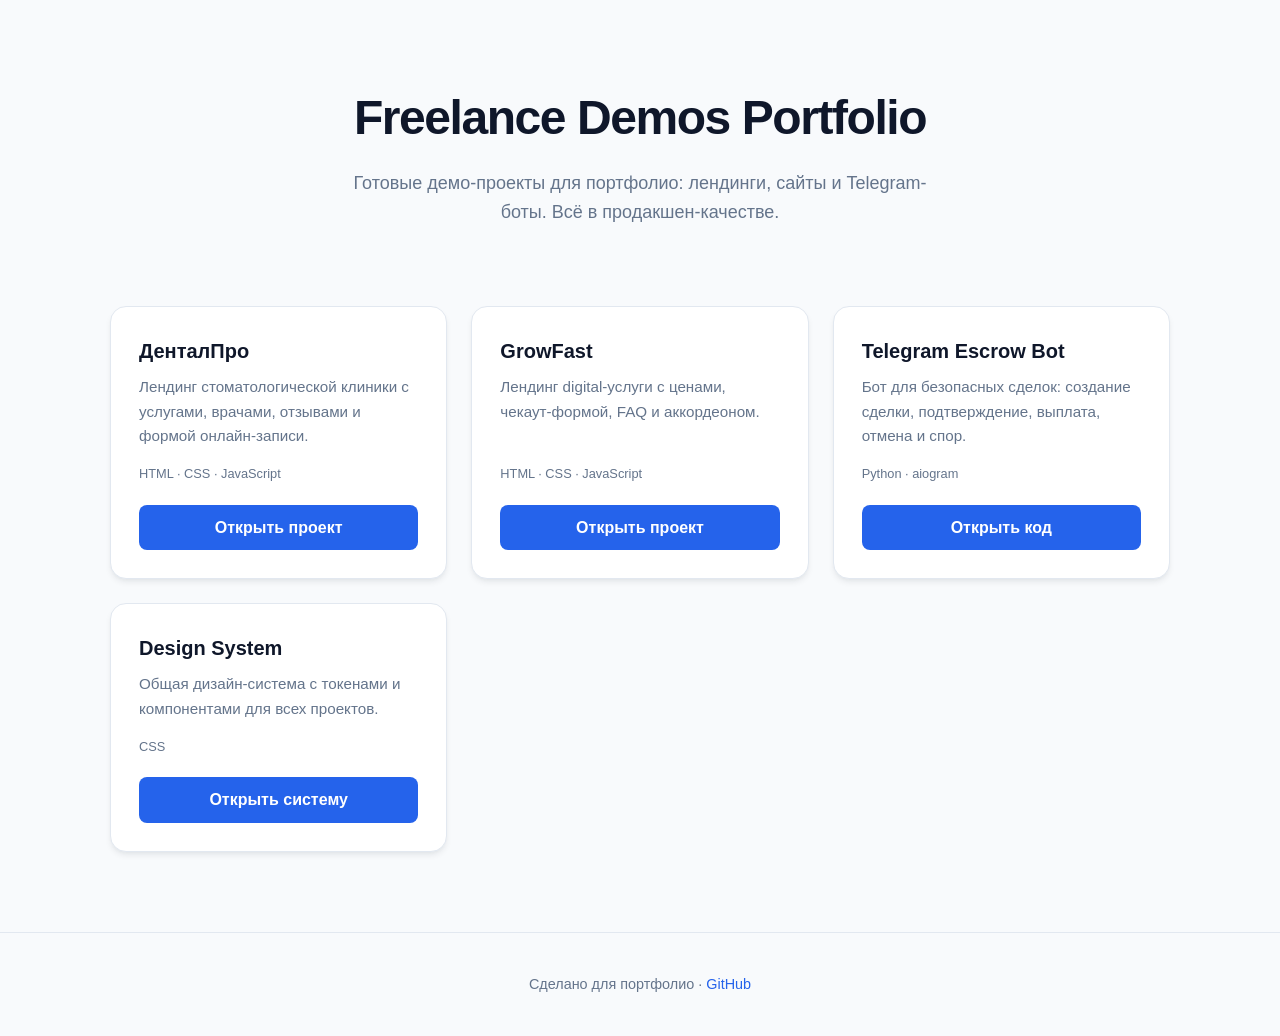
==== index.html @ 2fbd3395 "Polish portfolio: READMEs, root index, design system docs, animation bugfix" ====
<!DOCTYPE html>
<html lang="ru">
<head>
  <meta charset="UTF-8">
  <meta name="viewport" content="width=device-width, initial-scale=1.0">
  <title>Freelance Demos Portfolio</title>
  <meta name="description" content="Портфолио фриланс-проектов: лендинги, сайты, Telegram-боты.">
  <style>
    :root {
      --bg: #f8fafc;
      --surface: #ffffff;
      --text: #0f172a;
      --muted: #64748b;
      --primary: #2563eb;
      --primary-hover: #1d4ed8;
      --border: #e2e8f0;
      --shadow: 0 4px 6px -1px rgba(15, 23, 42, 0.08), 0 2px 4px -2px rgba(15, 23, 42, 0.04);
    }

    * {
      box-sizing: border-box;
      margin: 0;
      padding: 0;
    }

    body {
      font-family: -apple-system, BlinkMacSystemFont, 'Segoe UI', Roboto, 'Helvetica Neue', Arial, sans-serif;
      background: var(--bg);
      color: var(--text);
      line-height: 1.6;
    }

    header {
      text-align: center;
      padding: 80px 20px 40px;
    }

    header h1 {
      font-size: clamp(2rem, 5vw, 3rem);
      font-weight: 800;
      letter-spacing: -0.03em;
      margin-bottom: 12px;
    }

    header p {
      color: var(--muted);
      font-size: 1.125rem;
      max-width: 600px;
      margin: 0 auto;
    }

    .projects {
      display: grid;
      grid-template-columns: repeat(auto-fit, minmax(280px, 1fr));
      gap: 24px;
      max-width: 1100px;
      margin: 0 auto;
      padding: 40px 20px 80px;
    }

    .project-card {
      background: var(--surface);
      border: 1px solid var(--border);
      border-radius: 16px;
      padding: 28px;
      box-shadow: var(--shadow);
      transition: transform 0.2s ease, box-shadow 0.2s ease;
      display: flex;
      flex-direction: column;
    }

    .project-card:hover {
      transform: translateY(-4px);
      box-shadow: 0 12px 24px -4px rgba(15, 23, 42, 0.1);
    }

    .project-card h2 {
      font-size: 1.25rem;
      font-weight: 700;
      margin-bottom: 8px;
    }

    .project-card p {
      color: var(--muted);
      font-size: 0.95rem;
      margin-bottom: 16px;
      flex-grow: 1;
    }

    .project-card .stack {
      font-size: 0.8rem;
      color: var(--muted);
      margin-bottom: 20px;
    }

    .project-card a {
      display: inline-block;
      background: var(--primary);
      color: #fff;
      text-decoration: none;
      padding: 10px 18px;
      border-radius: 8px;
      font-weight: 600;
      text-align: center;
      transition: background 0.2s ease;
    }

    .project-card a:hover {
      background: var(--primary-hover);
    }

    footer {
      text-align: center;
      padding: 40px 20px;
      color: var(--muted);
      font-size: 0.9rem;
      border-top: 1px solid var(--border);
    }

    footer a {
      color: var(--primary);
      text-decoration: none;
    }
  </style>
</head>
<body>
  <header>
    <h1>Freelance Demos Portfolio</h1>
    <p>Готовые демо-проекты для портфолио: лендинги, сайты и Telegram-боты. Всё в продакшен-качестве.</p>
  </header>

  <main class="projects">
    <article class="project-card">
      <h2>ДенталПро</h2>
      <p>Лендинг стоматологической клиники с услугами, врачами, отзывами и формой онлайн-записи.</p>
      <div class="stack">HTML · CSS · JavaScript</div>
      <a href="./dental-clinic-site/index.html">Открыть проект</a>
    </article>

    <article class="project-card">
      <h2>GrowFast</h2>
      <p>Лендинг digital-услуги с ценами, чекаут-формой, FAQ и аккордеоном.</p>
      <div class="stack">HTML · CSS · JavaScript</div>
      <a href="./digital-service-landing/index.html">Открыть проект</a>
    </article>

    <article class="project-card">
      <h2>Telegram Escrow Bot</h2>
      <p>Бот для безопасных сделок: создание сделки, подтверждение, выплата, отмена и спор.</p>
      <div class="stack">Python · aiogram</div>
      <a href="./telegram-escrow-bot/">Открыть код</a>
    </article>

    <article class="project-card">
      <h2>Design System</h2>
      <p>Общая дизайн-система с токенами и компонентами для всех проектов.</p>
      <div class="stack">CSS</div>
      <a href="./design-system/">Открыть систему</a>
    </article>
  </main>

  <footer>
    <p>Сделано для портфолио · <a href="https://github.com/gurmetovdavid-source">GitHub</a></p>
  </footer>
</body>
</html>
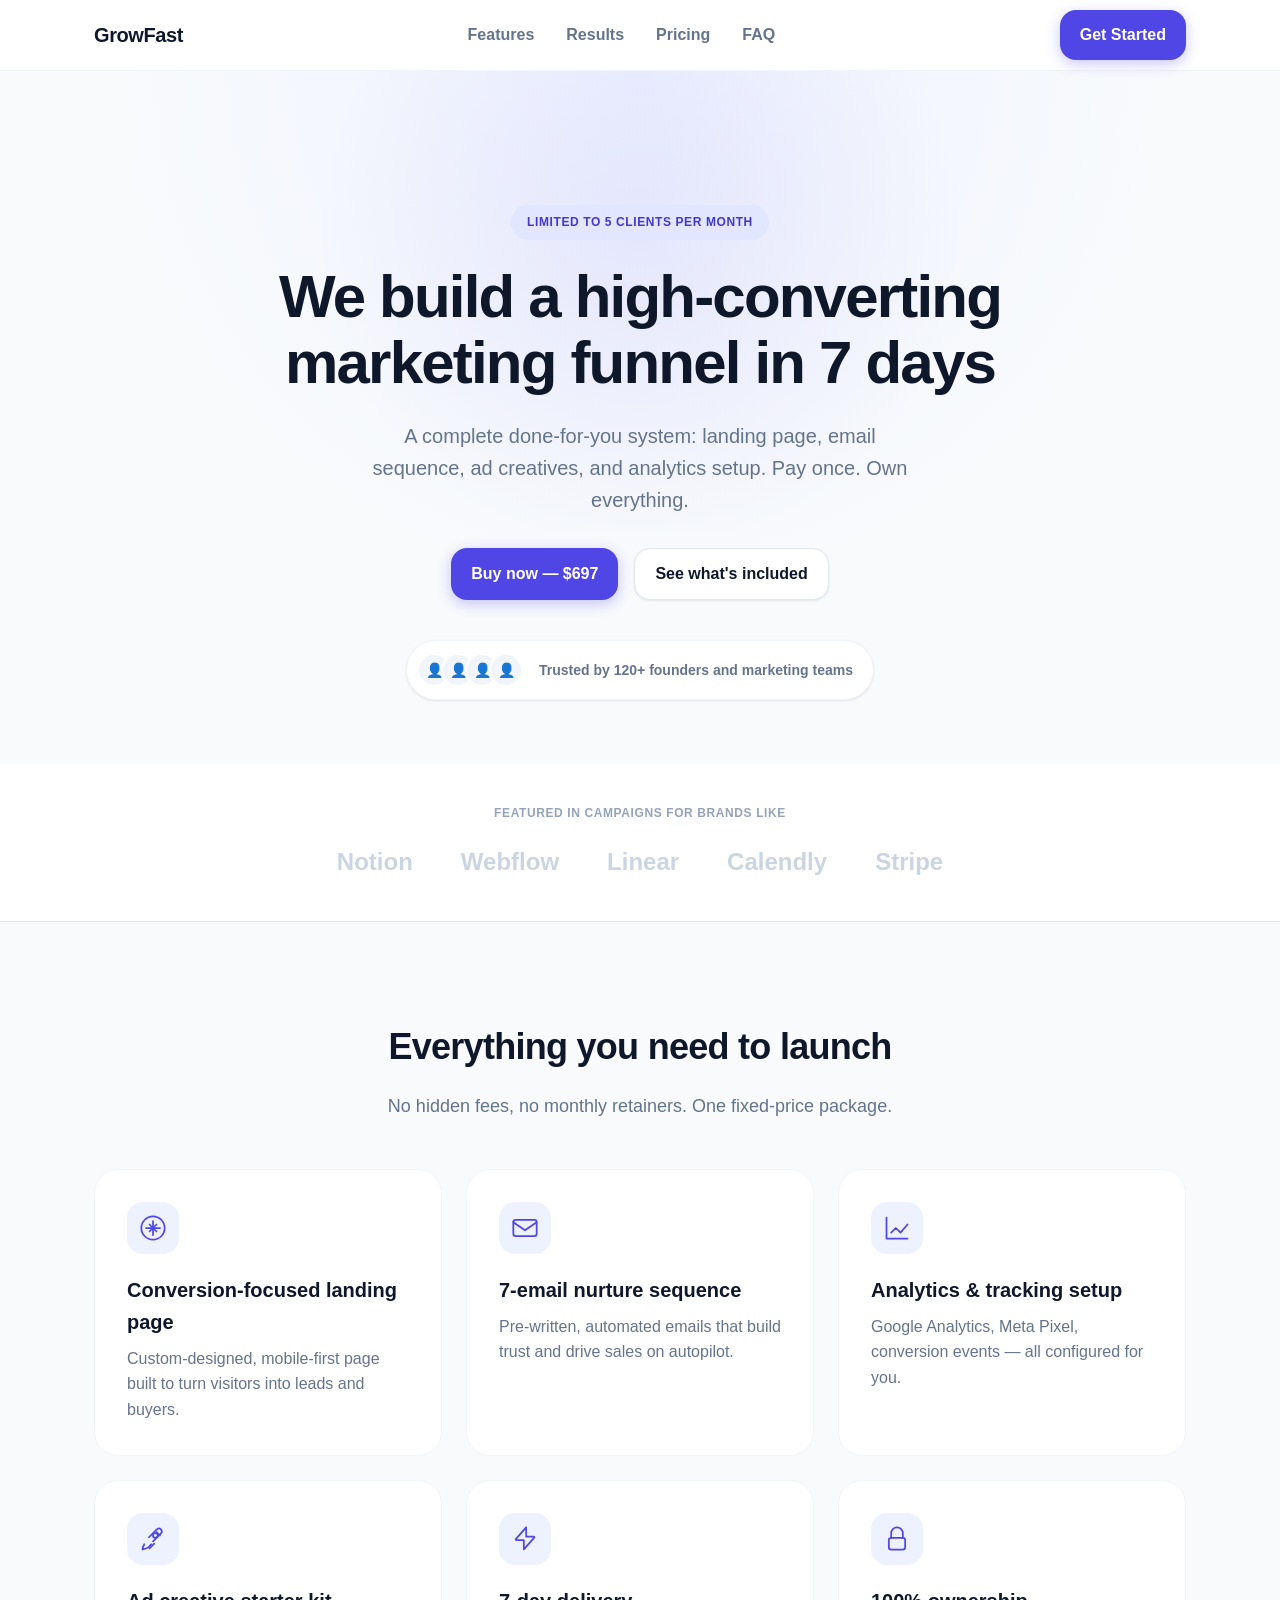
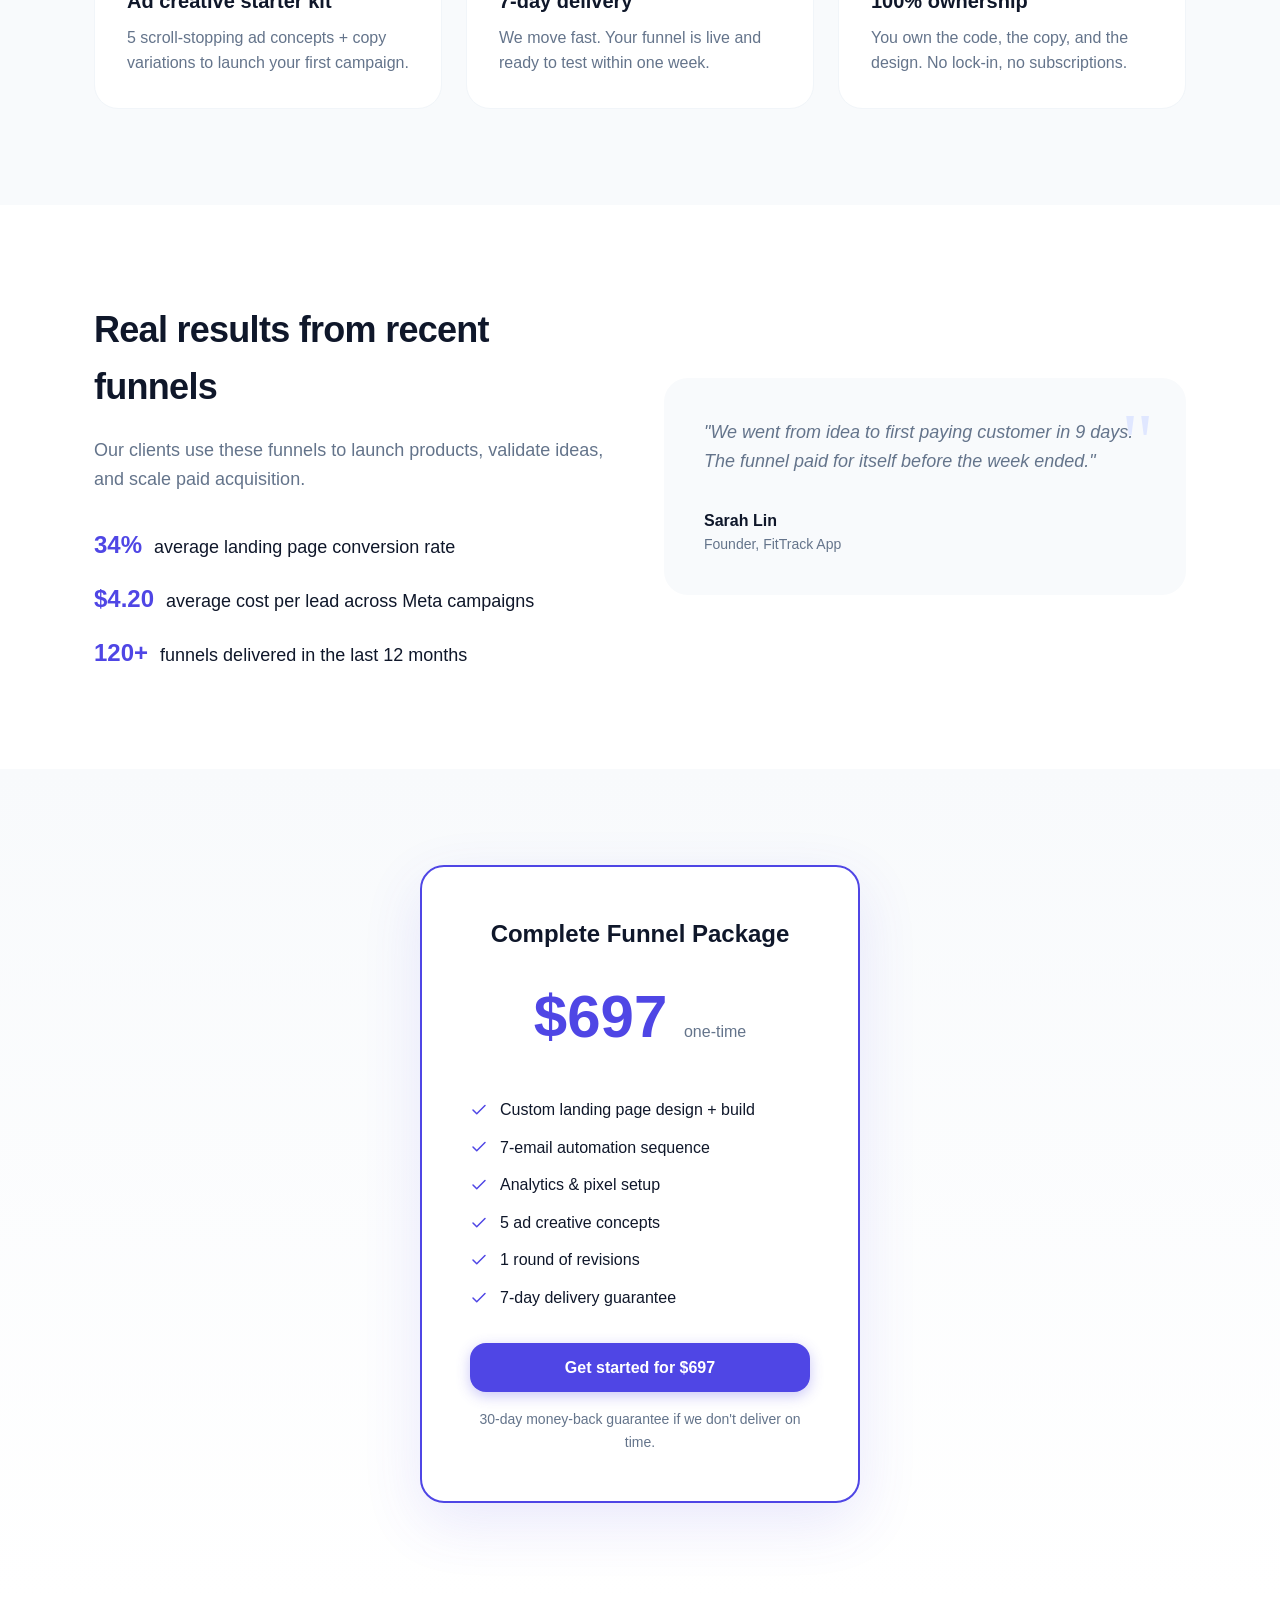
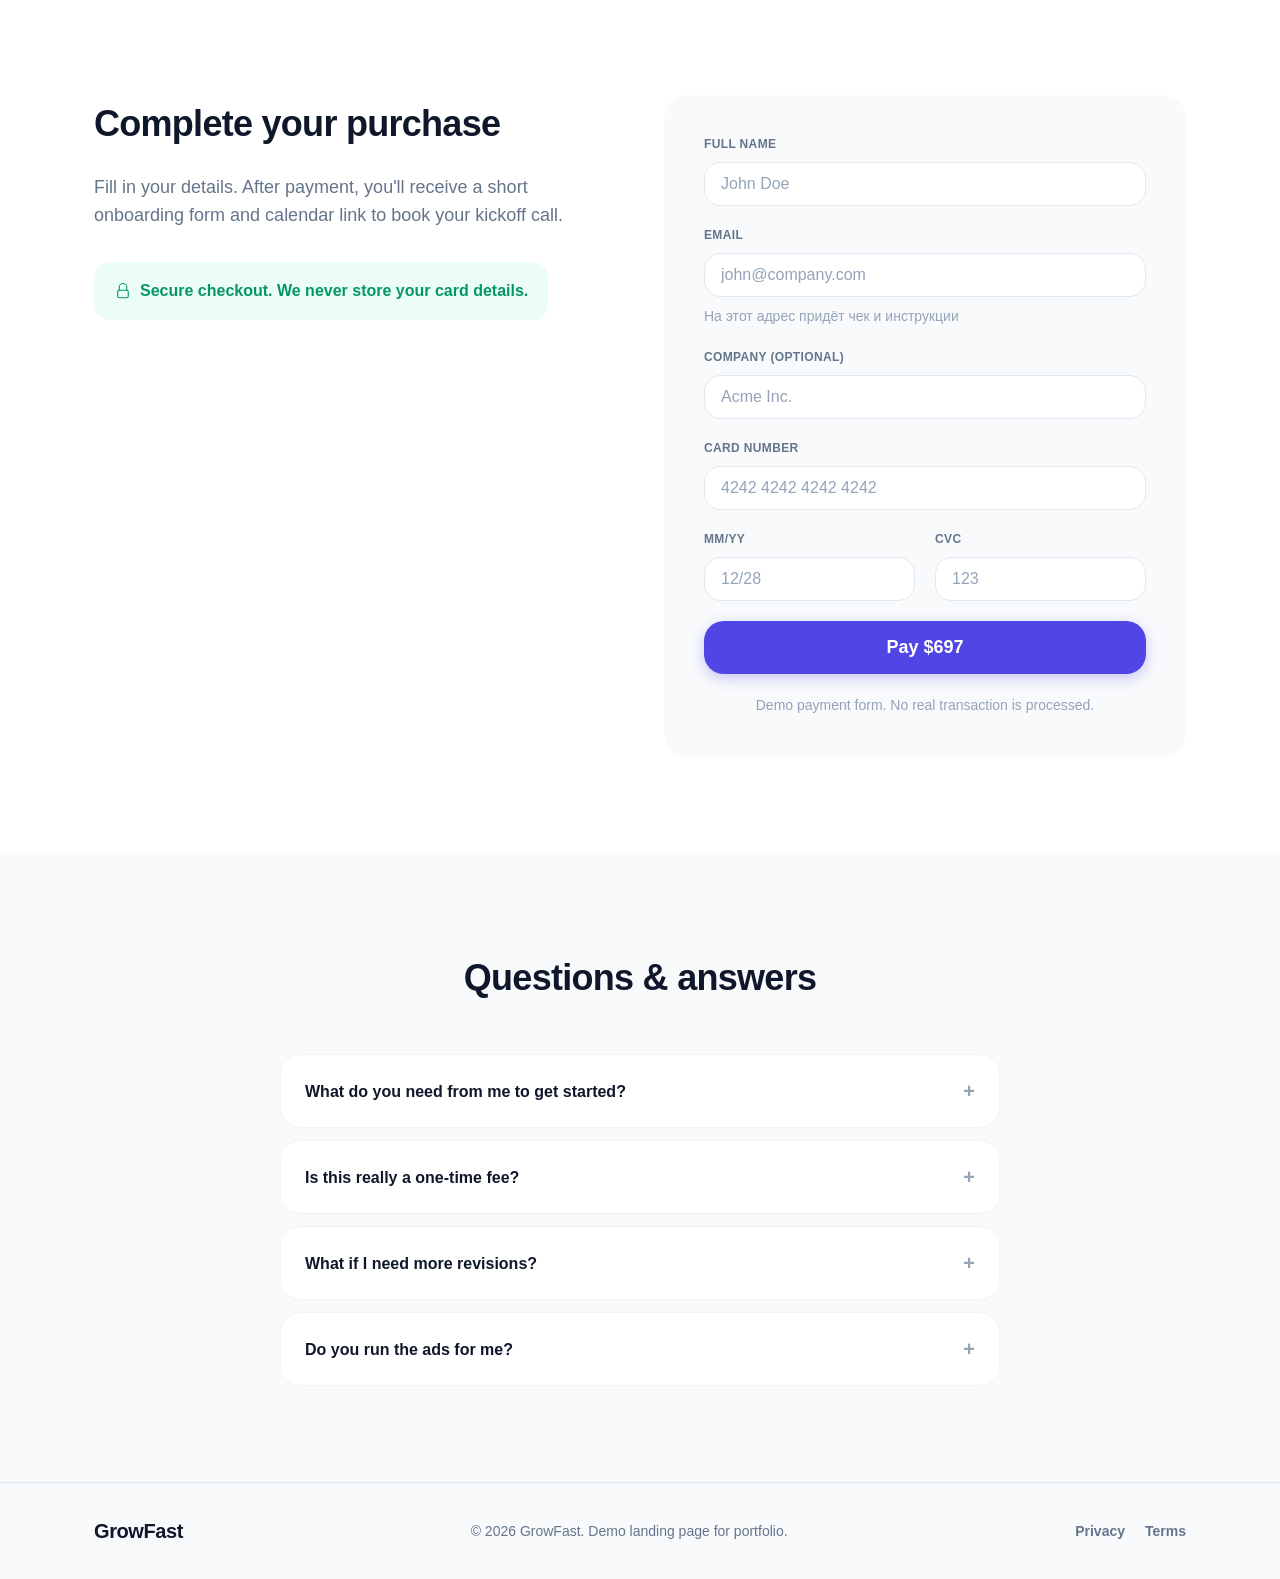
==== commit f99cdfae: "Replace with digital-service-landing" ====
--- a/index.html
+++ b/index.html
@@ -1,166 +1,233 @@
 <!DOCTYPE html>
-<html lang="ru">
+<html lang="en">
 <head>
   <meta charset="UTF-8">
   <meta name="viewport" content="width=device-width, initial-scale=1.0">
-  <title>Freelance Demos Portfolio</title>
-  <meta name="description" content="Портфолио фриланс-проектов: лендинги, сайты, Telegram-боты.">
-  <style>
-    :root {
-      --bg: #f8fafc;
-      --surface: #ffffff;
-      --text: #0f172a;
-      --muted: #64748b;
-      --primary: #2563eb;
-      --primary-hover: #1d4ed8;
-      --border: #e2e8f0;
-      --shadow: 0 4px 6px -1px rgba(15, 23, 42, 0.08), 0 2px 4px -2px rgba(15, 23, 42, 0.04);
-    }
-
-    * {
-      box-sizing: border-box;
-      margin: 0;
-      padding: 0;
-    }
-
-    body {
-      font-family: -apple-system, BlinkMacSystemFont, 'Segoe UI', Roboto, 'Helvetica Neue', Arial, sans-serif;
-      background: var(--bg);
-      color: var(--text);
-      line-height: 1.6;
-    }
-
-    header {
-      text-align: center;
-      padding: 80px 20px 40px;
-    }
-
-    header h1 {
-      font-size: clamp(2rem, 5vw, 3rem);
-      font-weight: 800;
-      letter-spacing: -0.03em;
-      margin-bottom: 12px;
-    }
-
-    header p {
-      color: var(--muted);
-      font-size: 1.125rem;
-      max-width: 600px;
-      margin: 0 auto;
-    }
-
-    .projects {
-      display: grid;
-      grid-template-columns: repeat(auto-fit, minmax(280px, 1fr));
-      gap: 24px;
-      max-width: 1100px;
-      margin: 0 auto;
-      padding: 40px 20px 80px;
-    }
-
-    .project-card {
-      background: var(--surface);
-      border: 1px solid var(--border);
-      border-radius: 16px;
-      padding: 28px;
-      box-shadow: var(--shadow);
-      transition: transform 0.2s ease, box-shadow 0.2s ease;
-      display: flex;
-      flex-direction: column;
-    }
-
-    .project-card:hover {
-      transform: translateY(-4px);
-      box-shadow: 0 12px 24px -4px rgba(15, 23, 42, 0.1);
-    }
-
-    .project-card h2 {
-      font-size: 1.25rem;
-      font-weight: 700;
-      margin-bottom: 8px;
-    }
-
-    .project-card p {
-      color: var(--muted);
-      font-size: 0.95rem;
-      margin-bottom: 16px;
-      flex-grow: 1;
-    }
-
-    .project-card .stack {
-      font-size: 0.8rem;
-      color: var(--muted);
-      margin-bottom: 20px;
-    }
-
-    .project-card a {
-      display: inline-block;
-      background: var(--primary);
-      color: #fff;
-      text-decoration: none;
-      padding: 10px 18px;
-      border-radius: 8px;
-      font-weight: 600;
-      text-align: center;
-      transition: background 0.2s ease;
-    }
-
-    .project-card a:hover {
-      background: var(--primary-hover);
-    }
-
-    footer {
-      text-align: center;
-      padding: 40px 20px;
-      color: var(--muted);
-      font-size: 0.9rem;
-      border-top: 1px solid var(--border);
-    }
-
-    footer a {
-      color: var(--primary);
-      text-decoration: none;
-    }
-  </style>
+  <title>GrowFast — Done-for-You Marketing Funnel | $697</title>
+  <link rel="preconnect" href="https://fonts.googleapis.com">
+  <link rel="preconnect" href="https://fonts.gstatic.com" crossorigin>
+  <link href="https://fonts.googleapis.com/css2?family=Inter:wght@400;500;600;700;800&display=swap" rel="stylesheet">
+  <link rel="stylesheet" href="styles.css">
 </head>
 <body>
-  <header>
-    <h1>Freelance Demos Portfolio</h1>
-    <p>Готовые демо-проекты для портфолио: лендинги, сайты и Telegram-боты. Всё в продакшен-качестве.</p>
+  <svg xmlns="http://www.w3.org/2000/svg" style="display:none;">
+    <symbol id="icon-palette" viewBox="0 0 24 24" fill="none" stroke="currentColor" stroke-width="1.5" stroke-linecap="round" stroke-linejoin="round"><circle cx="12" cy="12" r="10"/><path d="M12 6v12"/><path d="M6 12h12"/><path d="M9 9l6 6"/><path d="M15 9l-6 6"/></symbol>
+    <symbol id="icon-mail" viewBox="0 0 24 24" fill="none" stroke="currentColor" stroke-width="1.5" stroke-linecap="round" stroke-linejoin="round"><rect x="2" y="5" width="20" height="14" rx="2"/><path d="M2 7l10 7 10-7"/></symbol>
+    <symbol id="icon-chart" viewBox="0 0 24 24" fill="none" stroke="currentColor" stroke-width="1.5" stroke-linecap="round" stroke-linejoin="round"><path d="M3 3v18h18"/><path d="M7 16l4-4 4 4 6-7"/></symbol>
+    <symbol id="icon-rocket" viewBox="0 0 24 24" fill="none" stroke="currentColor" stroke-width="1.5" stroke-linecap="round" stroke-linejoin="round"><path d="M4.5 16.5c-1.5 2.5-1.5 4.5-1.5 4.5s2-.5 4.5-1.5l3-3"/><path d="M12 14l7-7a2.5 2.5 0 0 0-3.5-3.5L8.5 10.5"/><path d="M15 6l3 3"/><path d="M13 16l-4 4"/><circle cx="14" cy="9" r="2"/></symbol>
+    <symbol id="icon-bolt" viewBox="0 0 24 24" fill="none" stroke="currentColor" stroke-width="1.5" stroke-linecap="round" stroke-linejoin="round"><path d="M13 2L4.09 12.11a.5.5 0 0 0 .38.81H11v8l8.91-10.11a.5.5 0 0 0-.38-.81H13z"/></symbol>
+    <symbol id="icon-lock" viewBox="0 0 24 24" fill="none" stroke="currentColor" stroke-width="1.5" stroke-linecap="round" stroke-linejoin="round"><rect x="5" y="11" width="14" height="10" rx="2"/><path d="M7 11V7a5 5 0 0 1 10 0v4"/></symbol>
+    <symbol id="icon-check" viewBox="0 0 24 24" fill="none" stroke="currentColor" stroke-width="2" stroke-linecap="round" stroke-linejoin="round"><polyline points="20 6 9 17 4 12"/></symbol>
+  </svg>
+  <header class="header">
+    <div class="container header-inner">
+      <a href="#" class="logo">GrowFast</a>
+      <nav class="nav">
+        <a href="#features">Features</a>
+        <a href="#results">Results</a>
+        <a href="#pricing">Pricing</a>
+        <a href="#faq">FAQ</a>
+      </nav>
+      <a href="#checkout" class="btn btn-primary">Get Started</a>
+    </div>
   </header>
 
-  <main class="projects">
-    <article class="project-card">
-      <h2>ДенталПро</h2>
-      <p>Лендинг стоматологической клиники с услугами, врачами, отзывами и формой онлайн-записи.</p>
-      <div class="stack">HTML · CSS · JavaScript</div>
-      <a href="./dental-clinic-site/index.html">Открыть проект</a>
-    </article>
-
-    <article class="project-card">
-      <h2>GrowFast</h2>
-      <p>Лендинг digital-услуги с ценами, чекаут-формой, FAQ и аккордеоном.</p>
-      <div class="stack">HTML · CSS · JavaScript</div>
-      <a href="./digital-service-landing/index.html">Открыть проект</a>
-    </article>
-
-    <article class="project-card">
-      <h2>Telegram Escrow Bot</h2>
-      <p>Бот для безопасных сделок: создание сделки, подтверждение, выплата, отмена и спор.</p>
-      <div class="stack">Python · aiogram</div>
-      <a href="./telegram-escrow-bot/">Открыть код</a>
-    </article>
-
-    <article class="project-card">
-      <h2>Design System</h2>
-      <p>Общая дизайн-система с токенами и компонентами для всех проектов.</p>
-      <div class="stack">CSS</div>
-      <a href="./design-system/">Открыть систему</a>
-    </article>
-  </main>
-
-  <footer>
-    <p>Сделано для портфолио · <a href="https://github.com/gurmetovdavid-source">GitHub</a></p>
+  <section class="hero">
+    <div class="container hero-inner">
+      <span class="badge reveal">Limited to 5 clients per month</span>
+      <h1 class="reveal" style="transition-delay: 60px;">We build a high-converting marketing funnel in 7 days</h1>
+      <p class="hero-sub">A complete done-for-you system: landing page, email sequence, ad creatives, and analytics setup. Pay once. Own everything.</p>
+      <div class="hero-actions reveal" style="transition-delay: 120ms;">
+        <a href="#checkout" class="btn btn-primary btn-lg">Buy now — $697</a>
+        <a href="#features" class="btn btn-secondary btn-lg">See what's included</a>
+      </div>
+      <div class="hero-trust reveal" style="transition-delay: 180ms;">
+        <div class="avatars">
+          <span>👤</span><span>👤</span><span>👤</span><span>👤</span>
+        </div>
+        <p>Trusted by 120+ founders and marketing teams</p>
+      </div>
+    </div>
+  </section>
+
+  <section class="logos">
+    <div class="container">
+      <p>Featured in campaigns for brands like</p>
+      <div class="logos-list">
+        <span>Notion</span><span>Webflow</span><span>Linear</span><span>Calendly</span><span>Stripe</span>
+      </div>
+    </div>
+  </section>
+
+  <section class="features" id="features">
+    <div class="container">
+      <div class="section-header reveal">
+        <h2>Everything you need to launch</h2>
+        <p>No hidden fees, no monthly retainers. One fixed-price package.</p>
+      </div>
+      <div class="features-grid stagger-children">
+        <div class="feature-card">
+          <div class="feature-icon"><svg aria-hidden="true"><use href="#icon-palette"></use></svg></div>
+          <h3>Conversion-focused landing page</h3>
+          <p>Custom-designed, mobile-first page built to turn visitors into leads and buyers.</p>
+        </div>
+        <div class="feature-card">
+          <div class="feature-icon"><svg aria-hidden="true"><use href="#icon-mail"></use></svg></div>
+          <h3>7-email nurture sequence</h3>
+          <p>Pre-written, automated emails that build trust and drive sales on autopilot.</p>
+        </div>
+        <div class="feature-card">
+          <div class="feature-icon"><svg aria-hidden="true"><use href="#icon-chart"></use></svg></div>
+          <h3>Analytics & tracking setup</h3>
+          <p>Google Analytics, Meta Pixel, conversion events — all configured for you.</p>
+        </div>
+        <div class="feature-card">
+          <div class="feature-icon"><svg aria-hidden="true"><use href="#icon-rocket"></use></svg></div>
+          <h3>Ad creative starter kit</h3>
+          <p>5 scroll-stopping ad concepts + copy variations to launch your first campaign.</p>
+        </div>
+        <div class="feature-card">
+          <div class="feature-icon"><svg aria-hidden="true"><use href="#icon-bolt"></use></svg></div>
+          <h3>7-day delivery</h3>
+          <p>We move fast. Your funnel is live and ready to test within one week.</p>
+        </div>
+        <div class="feature-card">
+          <div class="feature-icon"><svg aria-hidden="true"><use href="#icon-lock"></use></svg></div>
+          <h3>100% ownership</h3>
+          <p>You own the code, the copy, and the design. No lock-in, no subscriptions.</p>
+        </div>
+      </div>
+    </div>
+  </section>
+
+  <section class="results" id="results">
+    <div class="container results-grid">
+      <div class="results-content reveal">
+        <h2>Real results from recent funnels</h2>
+        <p>Our clients use these funnels to launch products, validate ideas, and scale paid acquisition.</p>
+        <ul>
+          <li><strong>34%</strong> average landing page conversion rate</li>
+          <li><strong>$4.20</strong> average cost per lead across Meta campaigns</li>
+          <li><strong>120+</strong> funnels delivered in the last 12 months</li>
+        </ul>
+      </div>
+      <div class="results-card reveal" style="transition-delay: 120ms;">
+        <p class="quote">"We went from idea to first paying customer in 9 days. The funnel paid for itself before the week ended."</p>
+        <div class="author">
+          <strong>Sarah Lin</strong>
+          <span>Founder, FitTrack App</span>
+        </div>
+      </div>
+    </div>
+  </section>
+
+  <section class="pricing" id="pricing">
+    <div class="container">
+      <div class="pricing-card reveal">
+        <h2>Complete Funnel Package</h2>
+        <div class="price">$697 <span>one-time</span></div>
+        <ul class="pricing-list">
+          <li><svg class="icon-check" aria-hidden="true"><use href="#icon-check"></use></svg> Custom landing page design + build</li>
+          <li><svg class="icon-check" aria-hidden="true"><use href="#icon-check"></use></svg> 7-email automation sequence</li>
+          <li><svg class="icon-check" aria-hidden="true"><use href="#icon-check"></use></svg> Analytics & pixel setup</li>
+          <li><svg class="icon-check" aria-hidden="true"><use href="#icon-check"></use></svg> 5 ad creative concepts</li>
+          <li><svg class="icon-check" aria-hidden="true"><use href="#icon-check"></use></svg> 1 round of revisions</li>
+          <li><svg class="icon-check" aria-hidden="true"><use href="#icon-check"></use></svg> 7-day delivery guarantee</li>
+        </ul>
+        <a href="#checkout" class="btn btn-primary btn-lg btn-full">Get started for $697</a>
+        <p class="guarantee">30-day money-back guarantee if we don't deliver on time.</p>
+      </div>
+    </div>
+  </section>
+
+  <section class="checkout" id="checkout">
+    <div class="container checkout-grid">
+      <div class="checkout-info reveal">
+        <h2>Complete your purchase</h2>
+        <p>Fill in your details. After payment, you'll receive a short onboarding form and calendar link to book your kickoff call.</p>
+        <div class="secure-note"><svg class="icon-lock-small" aria-hidden="true"><use href="#icon-lock"></use></svg> Secure checkout. We never store your card details.</div>
+      </div>
+      <form class="checkout-form reveal" id="checkoutForm" style="transition-delay: 120ms;">
+        <div class="field">
+          <label for="name">Full name</label>
+          <input class="input" id="name" type="text" name="name" placeholder="John Doe" required>
+        </div>
+        <div class="field">
+          <label for="email">Email</label>
+          <input class="input" id="email" type="email" name="email" placeholder="john@company.com" required>
+          <span class="field-hint">На этот адрес придёт чек и инструкции</span>
+        </div>
+        <div class="field">
+          <label for="company">Company (optional)</label>
+          <input class="input" id="company" type="text" name="company" placeholder="Acme Inc.">
+        </div>
+        <div class="card-row">
+          <div class="field">
+            <label for="card">Card number</label>
+            <input class="input" id="card" type="text" name="card" placeholder="4242 4242 4242 4242" maxlength="19" required>
+          </div>
+          <div class="card-meta">
+            <div class="field">
+              <label for="expiry">MM/YY</label>
+              <input class="input" id="expiry" type="text" name="expiry" placeholder="12/28" maxlength="5" required>
+            </div>
+            <div class="field">
+              <label for="cvc">CVC</label>
+              <input class="input" id="cvc" type="text" name="cvc" placeholder="123" maxlength="4" required>
+            </div>
+          </div>
+        </div>
+        <button type="submit" class="btn btn-primary btn-lg btn-full">Pay $697</button>
+        <p class="form-note">Demo payment form. No real transaction is processed.</p>
+      </form>
+    </div>
+  </section>
+
+  <section class="faq" id="faq">
+    <div class="container">
+      <div class="section-header reveal">
+        <h2>Questions & answers</h2>
+      </div>
+      <div class="faq-list stagger-children">
+        <details>
+          <summary>What do you need from me to get started?</summary>
+          <p>Just your product/service details, target audience, and any brand assets. We handle the rest.</p>
+        </details>
+        <details>
+          <summary>Is this really a one-time fee?</summary>
+          <p>Yes. $697 once. No monthly charges, no hidden costs. You own the final files.</p>
+        </details>
+        <details>
+          <summary>What if I need more revisions?</summary>
+          <p>The package includes one round. Additional revisions are available at $150/hour.</p>
+        </details>
+        <details>
+          <summary>Do you run the ads for me?</summary>
+          <p>Ad setup and creatives are included, but media buying is not. We can refer trusted partners if needed.</p>
+        </details>
+      </div>
+    </div>
+  </section>
+
+  <footer class="footer">
+    <div class="container footer-inner">
+      <a href="#" class="logo">GrowFast</a>
+      <p>© 2026 GrowFast. Demo landing page for portfolio.</p>
+      <div class="footer-links">
+        <a href="#">Privacy</a>
+        <a href="#">Terms</a>
+      </div>
+    </div>
   </footer>
+
+  <div class="modal" id="successModal">
+    <div class="modal-content">
+      <h3>🎉 Order received!</h3>
+      <p>Thank you for your purchase. Check your email for next steps. (Demo — no payment processed.)</p>
+      <button class="btn btn-primary" id="closeModal">Got it</button>
+    </div>
+  </div>
+
+  <script src="app.js"></script>
 </body>
 </html>
--- a/styles.css
+++ b/styles.css
@@ -0,0 +1,982 @@
+@import url('https://fonts.googleapis.com/css2?family=Inter:wght@400;500;600;700;800&display=swap');
+
+:root {
+  /* Primitive colors */
+  --dp-white: #ffffff;
+  --dp-black: #0f172a;
+
+  --dp-slate-50: #f8fafc;
+  --dp-slate-100: #f1f5f9;
+  --dp-slate-200: #e2e8f0;
+  --dp-slate-300: #cbd5e1;
+  --dp-slate-400: #94a3b8;
+  --dp-slate-500: #64748b;
+  --dp-slate-600: #475569;
+  --dp-slate-700: #334155;
+  --dp-slate-800: #1e293b;
+  --dp-slate-900: #0f172a;
+
+  --dp-indigo-50: #eef2ff;
+  --dp-indigo-100: #e0e7ff;
+  --dp-indigo-500: #6366f1;
+  --dp-indigo-600: #4f46e5;
+  --dp-indigo-700: #4338ca;
+  --dp-indigo-800: #3730a3;
+  --dp-indigo-900: #312e81;
+
+  --dp-emerald-50: #ecfdf5;
+  --dp-emerald-500: #10b981;
+  --dp-emerald-600: #059669;
+
+  --dp-amber-50: #fffbeb;
+  --dp-amber-500: #f59e0b;
+
+  --dp-rose-50: #fff1f2;
+  --dp-rose-500: #f43f5e;
+  --dp-rose-600: #e11d48;
+
+  /* Theme */
+  --grow-primary: #4f46e5;
+  --grow-primary-hover: #4338ca;
+  --grow-primary-active: #3730a3;
+  --grow-primary-subtle: #eef2ff;
+
+  /* Semantic */
+  --color-text: var(--dp-slate-900);
+  --color-text-secondary: var(--dp-slate-500);
+  --color-text-muted: var(--dp-slate-400);
+  --color-text-inverse: var(--dp-white);
+
+  --color-bg: var(--dp-slate-50);
+  --color-bg-elevated: var(--dp-white);
+  --color-bg-soft: var(--dp-slate-100);
+
+  --color-border: var(--dp-slate-200);
+  --color-border-subtle: var(--dp-slate-100);
+
+  /* Typography */
+  --font-sans: 'Inter', -apple-system, BlinkMacSystemFont, 'Segoe UI', Roboto, sans-serif;
+
+  --text-xs: 0.75rem;
+  --text-sm: 0.875rem;
+  --text-base: 1rem;
+  --text-lg: 1.125rem;
+  --text-xl: 1.25rem;
+  --text-2xl: 1.5rem;
+  --text-3xl: 1.875rem;
+  --text-4xl: 2.25rem;
+  --text-5xl: 3rem;
+  --text-6xl: 3.75rem;
+
+  --weight-normal: 400;
+  --weight-medium: 500;
+  --weight-semibold: 600;
+  --weight-bold: 700;
+  --weight-extrabold: 800;
+
+  --leading-tight: 1.1;
+  --leading-normal: 1.6;
+  --leading-relaxed: 1.75;
+
+  /* Spacing */
+  --space-1: 0.25rem;
+  --space-2: 0.5rem;
+  --space-3: 0.75rem;
+  --space-4: 1rem;
+  --space-5: 1.25rem;
+  --space-6: 1.5rem;
+  --space-8: 2rem;
+  --space-10: 2.5rem;
+  --space-12: 3rem;
+  --space-16: 4rem;
+  --space-20: 5rem;
+  --space-24: 6rem;
+
+  /* Radius */
+  --radius-sm: 0.375rem;
+  --radius-md: 0.5rem;
+  --radius-lg: 0.75rem;
+  --radius-xl: 1rem;
+  --radius-2xl: 1.25rem;
+  --radius-3xl: 1.5rem;
+  --radius-full: 9999px;
+
+  /* Shadows */
+  --shadow-xs: 0 1px 2px 0 rgba(15, 23, 42, 0.04);
+  --shadow-sm: 0 1px 3px 0 rgba(15, 23, 42, 0.08), 0 1px 2px -1px rgba(15, 23, 42, 0.06);
+  --shadow-md: 0 4px 6px -1px rgba(15, 23, 42, 0.08), 0 2px 4px -2px rgba(15, 23, 42, 0.05);
+  --shadow-lg: 0 10px 15px -3px rgba(15, 23, 42, 0.08), 0 4px 6px -4px rgba(15, 23, 42, 0.05);
+  --shadow-xl: 0 20px 25px -5px rgba(15, 23, 42, 0.08), 0 8px 10px -6px rgba(15, 23, 42, 0.05);
+  --shadow-2xl: 0 25px 50px -12px rgba(15, 23, 42, 0.18);
+
+  --transition-fast: 150ms cubic-bezier(0.4, 0, 0.2, 1);
+  --transition-base: 250ms cubic-bezier(0.4, 0, 0.2, 1);
+
+  --container-max: 1140px;
+  --header-height: 70px;
+}
+
+* {
+  box-sizing: border-box;
+  margin: 0;
+  padding: 0;
+}
+
+html {
+  scroll-behavior: smooth;
+}
+
+body {
+  font-family: var(--font-sans);
+  background: var(--color-bg);
+  color: var(--color-text);
+  line-height: var(--leading-normal);
+  -webkit-font-smoothing: antialiased;
+}
+
+.container {
+  width: 100%;
+  max-width: var(--container-max);
+  margin: 0 auto;
+  padding: 0 var(--space-6);
+}
+
+/* Buttons */
+.btn,
+a.btn {
+  display: inline-flex;
+  align-items: center;
+  justify-content: center;
+  gap: var(--space-2);
+  padding: var(--space-3) var(--space-5);
+  border-radius: var(--radius-xl);
+  font-weight: var(--weight-bold);
+  font-size: var(--text-base);
+  text-decoration: none;
+  border: none;
+  cursor: pointer;
+  transition: transform var(--transition-fast), box-shadow var(--transition-fast), background var(--transition-fast);
+}
+
+.btn:hover {
+  transform: translateY(-2px);
+}
+
+.btn-primary,
+a.btn-primary,
+.btn-primary:visited,
+a.btn-primary:visited {
+  background: var(--grow-primary);
+  color: var(--color-text-inverse);
+  box-shadow: 0 4px 14px rgba(79, 70, 229, 0.3);
+}
+
+.btn-primary:hover,
+a.btn-primary:hover {
+  background: var(--grow-primary-hover);
+  color: var(--color-text-inverse);
+  box-shadow: 0 6px 20px rgba(79, 70, 229, 0.4);
+}
+
+.btn-primary:active {
+  background: var(--grow-primary-active);
+}
+
+.btn-secondary,
+a.btn-secondary,
+.btn-secondary:visited,
+a.btn-secondary:visited {
+  background: var(--dp-white);
+  color: var(--color-text);
+  border: 1px solid var(--color-border);
+  box-shadow: var(--shadow-sm);
+}
+
+.btn-secondary:hover,
+a.btn-secondary:hover {
+  background: var(--color-bg);
+  box-shadow: var(--shadow-md);
+}
+
+.btn-lg {
+  padding: var(--space-4) var(--space-8);
+  font-size: var(--text-lg);
+  border-radius: var(--radius-2xl);
+}
+
+.btn-full {
+  width: 100%;
+}
+
+/* Header */
+.header {
+  position: sticky;
+  top: 0;
+  z-index: 100;
+  background: rgba(255, 255, 255, 0.92);
+  backdrop-filter: blur(12px);
+  border-bottom: 1px solid var(--color-border-subtle);
+}
+
+.header-inner {
+  display: flex;
+  align-items: center;
+  justify-content: space-between;
+  height: var(--header-height);
+}
+
+.logo {
+  font-weight: var(--weight-extrabold);
+  font-size: var(--text-xl);
+  color: var(--color-text);
+  text-decoration: none;
+  letter-spacing: -0.02em;
+}
+
+.nav {
+  display: flex;
+  gap: var(--space-8);
+}
+
+.mobile-menu-btn {
+  display: none;
+  background: none;
+  border: none;
+  font-size: var(--text-2xl);
+  cursor: pointer;
+  color: var(--color-text);
+  padding: var(--space-2);
+}
+
+.nav a {
+  color: var(--color-text-secondary);
+  text-decoration: none;
+  font-weight: var(--weight-semibold);
+  font-size: var(--text-base);
+  transition: color var(--transition-fast);
+}
+
+.nav a:hover {
+  color: var(--color-text);
+}
+
+/* Hero */
+.hero {
+  position: relative;
+  padding: calc(var(--header-height) + var(--space-16)) 0 var(--space-16);
+  text-align: center;
+  background: radial-gradient(circle at 50% 0%, var(--grow-primary-subtle) 0%, var(--color-bg) 55%);
+  overflow: hidden;
+}
+
+section[id] {
+  scroll-margin-top: calc(var(--header-height) + var(--space-6));
+}
+
+.hero::before {
+  content: '';
+  position: absolute;
+  top: -20%;
+  left: 50%;
+  transform: translateX(-50%);
+  width: 900px;
+  height: 600px;
+  background: radial-gradient(circle, rgba(79, 70, 229, 0.08) 0%, transparent 60%);
+  pointer-events: none;
+}
+
+.hero-inner {
+  position: relative;
+  z-index: 1;
+}
+
+.badge {
+  display: inline-flex;
+  align-items: center;
+  gap: var(--space-2);
+  padding: var(--space-2) var(--space-4);
+  background: var(--dp-indigo-100);
+  color: var(--dp-indigo-700);
+  border-radius: var(--radius-full);
+  font-size: var(--text-xs);
+  font-weight: var(--weight-extrabold);
+  text-transform: uppercase;
+  letter-spacing: 0.05em;
+  margin-bottom: var(--space-6);
+}
+
+.hero h1 {
+  font-size: var(--text-6xl);
+  font-weight: var(--weight-extrabold);
+  line-height: var(--leading-tight);
+  letter-spacing: -0.03em;
+  max-width: 820px;
+  margin: 0 auto var(--space-6);
+}
+
+.hero-sub {
+  color: var(--color-text-secondary);
+  font-size: var(--text-xl);
+  max-width: 560px;
+  margin: 0 auto var(--space-8);
+}
+
+.hero-actions {
+  display: flex;
+  justify-content: center;
+  gap: var(--space-4);
+  margin-bottom: var(--space-10);
+  flex-wrap: wrap;
+}
+
+.hero-trust {
+  display: inline-flex;
+  align-items: center;
+  gap: var(--space-4);
+  background: var(--dp-white);
+  border: 1px solid var(--color-border-subtle);
+  border-radius: var(--radius-full);
+  padding: var(--space-3) var(--space-5);
+  box-shadow: var(--shadow-sm);
+}
+
+.avatars {
+  display: flex;
+}
+
+.avatars span {
+  display: inline-flex;
+  width: 34px;
+  height: 34px;
+  background: var(--color-bg-soft);
+  border-radius: var(--radius-full);
+  align-items: center;
+  justify-content: center;
+  margin-left: -10px;
+  border: 2px solid var(--dp-white);
+  font-size: var(--text-sm);
+}
+
+.hero-trust p {
+  color: var(--color-text-secondary);
+  font-size: var(--text-sm);
+  font-weight: var(--weight-semibold);
+}
+
+/* Logos */
+.logos {
+  padding: var(--space-10) 0;
+  border-bottom: 1px solid var(--color-border);
+  text-align: center;
+  background: var(--dp-white);
+}
+
+.logos p {
+  color: var(--color-text-muted);
+  font-size: var(--text-xs);
+  font-weight: var(--weight-bold);
+  text-transform: uppercase;
+  letter-spacing: 0.05em;
+  margin-bottom: var(--space-5);
+}
+
+.logos-list {
+  display: flex;
+  justify-content: center;
+  gap: var(--space-12);
+  flex-wrap: wrap;
+  font-weight: var(--weight-extrabold);
+  font-size: var(--text-2xl);
+  color: var(--dp-slate-300);
+}
+
+/* Sections */
+section {
+  padding: var(--space-24) 0;
+}
+
+.section-header {
+  text-align: center;
+  max-width: 560px;
+  margin: 0 auto var(--space-12);
+}
+
+.section-header h2 {
+  font-size: var(--text-4xl);
+  font-weight: var(--weight-extrabold);
+  letter-spacing: -0.02em;
+  margin-bottom: var(--space-4);
+}
+
+.section-header p {
+  color: var(--color-text-secondary);
+  font-size: var(--text-lg);
+}
+
+/* Features */
+.features-grid {
+  display: grid;
+  grid-template-columns: repeat(auto-fit, minmax(300px, 1fr));
+  gap: var(--space-6);
+}
+
+.feature-card {
+  background: var(--color-bg-elevated);
+  border: 1px solid var(--color-border-subtle);
+  border-radius: var(--radius-3xl);
+  padding: var(--space-8);
+  transition: transform var(--transition-base), box-shadow var(--transition-base);
+  display: flex;
+  flex-direction: column;
+}
+
+.feature-card:hover {
+  transform: translateY(-4px);
+  box-shadow: var(--shadow-xl);
+}
+
+.feature-icon {
+  width: 52px;
+  height: 52px;
+  background: var(--grow-primary-subtle);
+  border-radius: var(--radius-xl);
+  display: grid;
+  place-items: center;
+  color: var(--grow-primary);
+  margin-bottom: var(--space-5);
+  transition: transform var(--transition-fast);
+  flex-shrink: 0;
+}
+
+.feature-icon svg {
+  width: 28px;
+  height: 28px;
+}
+
+.feature-card:hover .feature-icon {
+  transform: scale(1.1);
+}
+
+.icon-check {
+  width: 18px;
+  height: 18px;
+  color: var(--grow-primary);
+  flex-shrink: 0;
+}
+
+.icon-lock-small {
+  width: 18px;
+  height: 18px;
+  flex-shrink: 0;
+}
+
+.feature-card h3 {
+  font-size: var(--text-xl);
+  font-weight: var(--weight-bold);
+  margin-bottom: var(--space-2);
+}
+
+.feature-card p {
+  color: var(--color-text-secondary);
+  font-size: var(--text-base);
+}
+
+/* Results */
+.results {
+  background: var(--dp-white);
+}
+
+.results-grid {
+  display: grid;
+  grid-template-columns: 1fr 1fr;
+  gap: var(--space-12);
+  align-items: center;
+}
+
+.results h2 {
+  font-size: var(--text-4xl);
+  font-weight: var(--weight-extrabold);
+  letter-spacing: -0.02em;
+  margin-bottom: var(--space-5);
+}
+
+.results p {
+  color: var(--color-text-secondary);
+  font-size: var(--text-lg);
+  margin-bottom: var(--space-8);
+}
+
+.results ul {
+  list-style: none;
+  display: flex;
+  flex-direction: column;
+  gap: var(--space-4);
+}
+
+.results li {
+  font-size: var(--text-lg);
+  display: flex;
+  align-items: baseline;
+  gap: var(--space-3);
+}
+
+.results li strong {
+  color: var(--grow-primary);
+  font-size: var(--text-2xl);
+  font-weight: var(--weight-extrabold);
+}
+
+.results-card {
+  background: var(--color-bg);
+  border-radius: var(--radius-3xl);
+  padding: var(--space-10);
+  position: relative;
+}
+
+.results-card::before {
+  content: '"';
+  position: absolute;
+  top: var(--space-6);
+  right: var(--space-8);
+  font-family: Georgia, serif;
+  font-size: 5rem;
+  color: var(--dp-indigo-100);
+  line-height: 1;
+}
+
+.quote {
+  font-size: var(--text-xl);
+  font-style: italic;
+  margin-bottom: var(--space-6);
+  position: relative;
+  z-index: 1;
+}
+
+.author {
+  display: flex;
+  flex-direction: column;
+}
+
+.author span {
+  color: var(--color-text-secondary);
+  font-size: var(--text-sm);
+}
+
+/* Pricing */
+.pricing {
+  text-align: center;
+  background: linear-gradient(180deg, var(--color-bg) 0%, var(--dp-white) 100%);
+}
+
+.pricing-card {
+  background: var(--color-bg-elevated);
+  border: 2px solid var(--grow-primary);
+  border-radius: var(--radius-3xl);
+  padding: var(--space-12);
+  max-width: 440px;
+  margin: 0 auto;
+  box-shadow: 0 20px 60px rgba(79, 70, 229, 0.12);
+}
+
+.pricing-card h2 {
+  font-size: var(--text-2xl);
+  font-weight: var(--weight-bold);
+  margin-bottom: var(--space-4);
+}
+
+.price {
+  font-size: var(--text-6xl);
+  font-weight: var(--weight-extrabold);
+  color: var(--grow-primary);
+  margin-bottom: var(--space-8);
+}
+
+.price span {
+  font-size: var(--text-base);
+  color: var(--color-text-secondary);
+  font-weight: var(--weight-medium);
+}
+
+.pricing-list {
+  list-style: none;
+  text-align: left;
+  margin-bottom: var(--space-8);
+  display: flex;
+  flex-direction: column;
+  gap: var(--space-3);
+}
+
+.pricing-list li {
+  font-size: var(--text-base);
+  display: flex;
+  align-items: center;
+  gap: var(--space-3);
+}
+
+.guarantee {
+  margin-top: var(--space-4);
+  font-size: var(--text-sm);
+  color: var(--color-text-secondary);
+}
+
+/* Checkout */
+.checkout {
+  background: var(--dp-white);
+}
+
+.checkout-grid {
+  display: grid;
+  grid-template-columns: 1fr 1fr;
+  gap: var(--space-12);
+  align-items: start;
+}
+
+.checkout-info h2 {
+  font-size: var(--text-4xl);
+  font-weight: var(--weight-extrabold);
+  letter-spacing: -0.02em;
+  margin-bottom: var(--space-5);
+}
+
+.checkout-info p {
+  color: var(--color-text-secondary);
+  font-size: var(--text-lg);
+  margin-bottom: var(--space-8);
+}
+
+.secure-note {
+  background: var(--dp-emerald-50);
+  color: var(--dp-emerald-600);
+  padding: var(--space-4) var(--space-5);
+  border-radius: var(--radius-xl);
+  font-size: var(--text-base);
+  font-weight: var(--weight-bold);
+  display: inline-flex;
+  align-items: center;
+  gap: var(--space-2);
+}
+
+.checkout-form {
+  background: var(--color-bg);
+  border-radius: var(--radius-3xl);
+  padding: var(--space-10);
+  display: flex;
+  flex-direction: column;
+  gap: var(--space-5);
+}
+
+.field {
+  display: flex;
+  flex-direction: column;
+  gap: var(--space-2);
+}
+
+.field label {
+  font-size: var(--text-xs);
+  font-weight: var(--weight-bold);
+  color: var(--color-text-secondary);
+  text-transform: uppercase;
+  letter-spacing: 0.03em;
+}
+
+.field-hint {
+  font-size: var(--text-sm);
+  color: var(--color-text-muted);
+  font-weight: var(--weight-medium);
+}
+
+.input,
+.select {
+  width: 100%;
+  padding: var(--space-3) var(--space-4);
+  border: 1px solid var(--color-border);
+  border-radius: var(--radius-xl);
+  font-size: var(--text-base);
+  font-family: inherit;
+  background: var(--dp-white);
+  color: var(--color-text);
+  outline: none;
+  transition: border-color var(--transition-fast), box-shadow var(--transition-fast);
+}
+
+.input:focus,
+.select:focus {
+  border-color: var(--grow-primary);
+  box-shadow: 0 0 0 4px rgba(79, 70, 229, 0.1);
+}
+
+.input:focus-visible,
+.select:focus-visible,
+.btn:focus-visible,
+a.btn-primary:focus-visible,
+a.btn-secondary:focus-visible {
+  outline: 3px solid var(--grow-primary);
+  outline-offset: 2px;
+}
+
+.input::placeholder {
+  color: var(--color-text-muted);
+}
+
+.card-row {
+  display: flex;
+  flex-direction: column;
+  gap: var(--space-5);
+}
+
+.card-meta {
+  display: grid;
+  grid-template-columns: 1fr 1fr;
+  gap: var(--space-5);
+}
+
+.form-note {
+  text-align: center;
+  font-size: var(--text-sm);
+  color: var(--color-text-muted);
+}
+
+/* FAQ */
+.faq-list {
+  max-width: 720px;
+  margin: 0 auto;
+  display: flex;
+  flex-direction: column;
+  gap: var(--space-3);
+}
+
+.faq-list details {
+  background: var(--color-bg-elevated);
+  border: 1px solid var(--color-border-subtle);
+  border-radius: var(--radius-2xl);
+  padding: var(--space-5) var(--space-6);
+  transition: box-shadow var(--transition-fast);
+}
+
+.faq-list details:hover {
+  box-shadow: var(--shadow-sm);
+}
+
+.faq-list summary {
+  font-weight: var(--weight-bold);
+  cursor: pointer;
+  list-style: none;
+  display: flex;
+  justify-content: space-between;
+  align-items: center;
+}
+
+.faq-list summary::after {
+  content: '+';
+  font-size: var(--text-xl);
+  color: var(--color-text-muted);
+}
+
+.faq-list details[open] summary::after {
+  content: '−';
+}
+
+.faq-list details p {
+  color: var(--color-text-secondary);
+  margin-top: var(--space-3);
+  padding-right: var(--space-8);
+}
+
+/* Footer */
+.footer {
+  border-top: 1px solid var(--color-border);
+  padding: var(--space-8) 0;
+  background: var(--color-bg);
+}
+
+.footer-inner {
+  display: flex;
+  align-items: center;
+  justify-content: space-between;
+  flex-wrap: wrap;
+  gap: var(--space-4);
+}
+
+.footer p {
+  color: var(--color-text-secondary);
+  font-size: var(--text-sm);
+}
+
+.footer-links {
+  display: flex;
+  gap: var(--space-5);
+}
+
+.footer-links a {
+  color: var(--color-text-secondary);
+  text-decoration: none;
+  font-size: var(--text-sm);
+  font-weight: var(--weight-semibold);
+}
+
+.footer-links a:hover {
+  color: var(--color-text);
+}
+
+/* Modal */
+.modal {
+  position: fixed;
+  inset: 0;
+  background: rgba(15, 23, 42, 0.5);
+  display: none;
+  align-items: center;
+  justify-content: center;
+  z-index: 200;
+  padding: var(--space-6);
+}
+
+.modal.active {
+  display: flex;
+}
+
+.modal-content {
+  background: var(--color-bg-elevated);
+  border-radius: var(--radius-3xl);
+  padding: var(--space-10);
+  max-width: 420px;
+  width: 100%;
+  text-align: center;
+  box-shadow: var(--shadow-2xl);
+  animation: modal-in 0.3s ease-out;
+}
+
+@keyframes modal-in {
+  from {
+    opacity: 0;
+    transform: translateY(20px) scale(0.96);
+  }
+  to {
+    opacity: 1;
+    transform: translateY(0) scale(1);
+  }
+}
+
+/* Scroll reveal animations — content visible by default, animated only when JS is ready */
+.js-enabled .reveal {
+  opacity: 0;
+  transform: translateY(24px);
+  transition: opacity 0.5s cubic-bezier(0.22, 1, 0.36, 1),
+              transform 0.5s cubic-bezier(0.22, 1, 0.36, 1);
+}
+
+.js-enabled .reveal.visible {
+  opacity: 1;
+  transform: translateY(0);
+}
+
+.js-enabled .stagger-children > * {
+  opacity: 0;
+  transform: translateY(20px);
+  transition: opacity 0.45s cubic-bezier(0.22, 1, 0.36, 1),
+              transform 0.45s cubic-bezier(0.22, 1, 0.36, 1);
+}
+
+.js-enabled .stagger-children.visible > *:nth-child(1) { transition-delay: 0ms; }
+.js-enabled .stagger-children.visible > *:nth-child(2) { transition-delay: 60ms; }
+.js-enabled .stagger-children.visible > *:nth-child(3) { transition-delay: 120ms; }
+.js-enabled .stagger-children.visible > *:nth-child(4) { transition-delay: 180ms; }
+.js-enabled .stagger-children.visible > *:nth-child(5) { transition-delay: 240ms; }
+.js-enabled .stagger-children.visible > *:nth-child(6) { transition-delay: 300ms; }
+
+.js-enabled .stagger-children.visible > * {
+  opacity: 1;
+  transform: translateY(0);
+}
+
+/* Button press feedback */
+.btn:active,
+a.btn:active,
+.btn-primary:active,
+a.btn-primary:active,
+.btn-secondary:active,
+a.btn-secondary:active {
+  transform: scale(0.97);
+}
+
+/* Reduced motion */
+@media (prefers-reduced-motion: reduce) {
+  *,
+  *::before,
+  *::after {
+    animation-duration: 0.01ms !important;
+    animation-iteration-count: 1 !important;
+    transition-duration: 0.01ms !important;
+  }
+
+  .reveal,
+  .stagger-children > * {
+    opacity: 1;
+    transform: none;
+  }
+}
+
+.modal-content h3 {
+  font-size: var(--text-2xl);
+  font-weight: var(--weight-bold);
+  margin-bottom: var(--space-3);
+}
+
+.modal-content p {
+  color: var(--color-text-secondary);
+  margin-bottom: var(--space-6);
+}
+
+/* Mobile */
+@media (max-width: 800px) {
+  .nav {
+    display: none;
+  }
+
+  .hero h1 {
+    font-size: var(--text-4xl);
+  }
+
+  .results-grid,
+  .checkout-grid {
+    grid-template-columns: 1fr;
+  }
+
+  .pricing-card {
+    padding: var(--space-8) var(--space-6);
+  }
+
+  .footer-inner {
+    flex-direction: column;
+    text-align: center;
+  }
+
+  .nav {
+    display: none;
+    position: absolute;
+    top: var(--header-height);
+    left: 0;
+    right: 0;
+    background: var(--dp-white);
+    flex-direction: column;
+    padding: var(--space-5) var(--space-6);
+    border-bottom: 1px solid var(--color-border-subtle);
+    gap: var(--space-4);
+    box-shadow: var(--shadow-md);
+  }
+
+  .nav.open {
+    display: flex;
+  }
+
+  .mobile-menu-btn {
+    display: block;
+  }
+
+  .header-inner {
+    flex-wrap: nowrap;
+  }
+
+  .header-inner > a:last-of-type {
+    display: none;
+  }
+}
